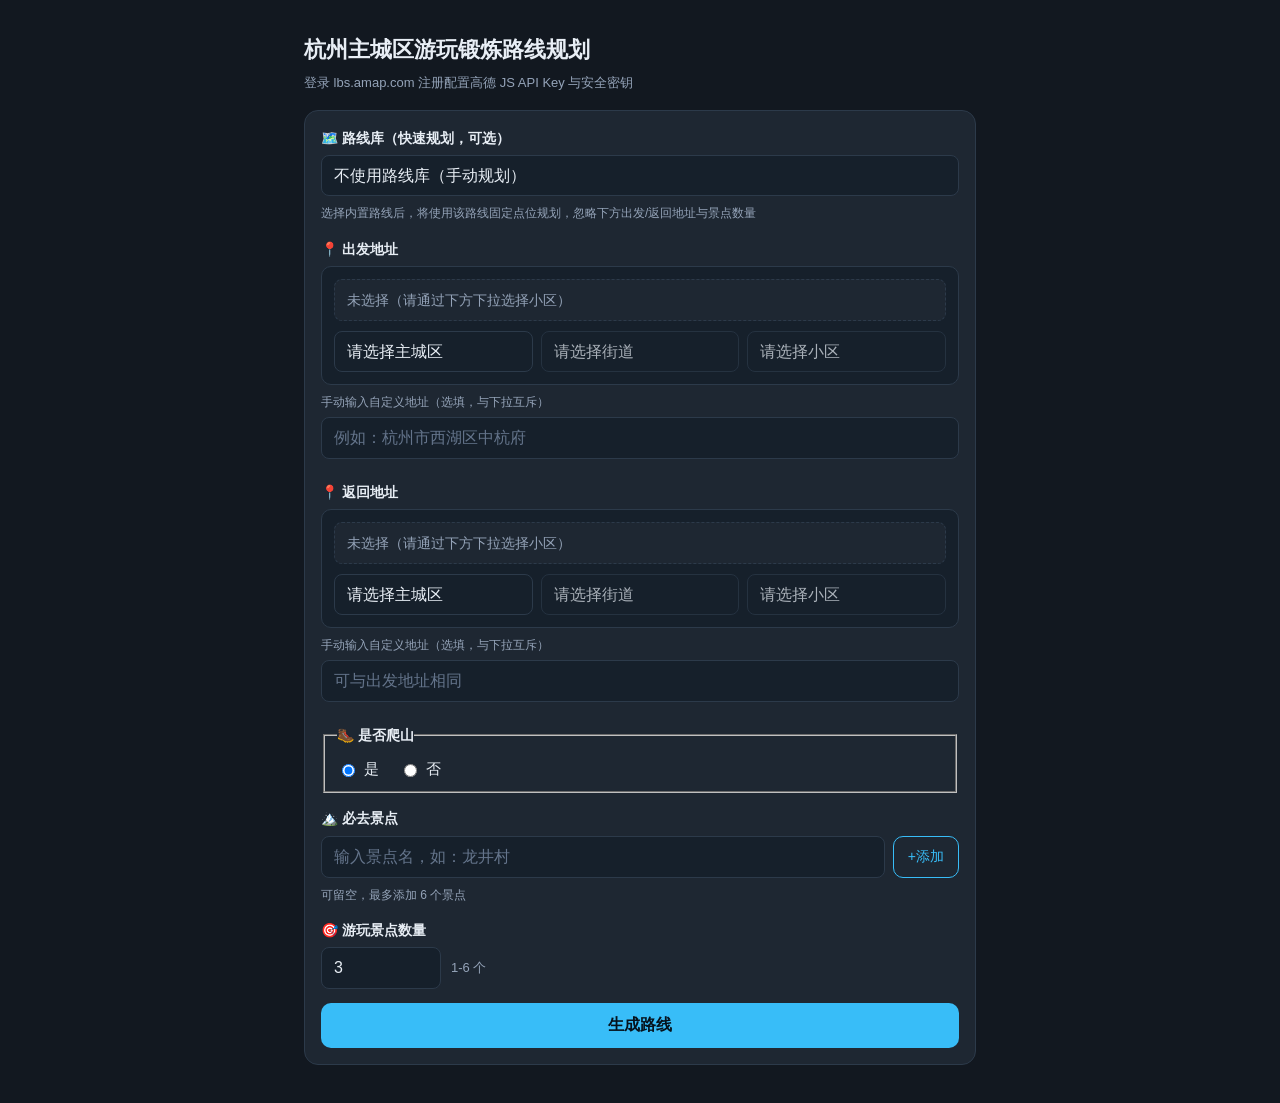
==== index.html @ 8eba2351 "硬编码高德key与安全密钥，隐藏页面密钥输入UI，免除用户手动填写操作。" ====
<!DOCTYPE html>
<html lang="zh-CN">
<head>
  <meta charset="utf-8">
  <meta name="viewport" content="width=device-width, initial-scale=1">
  <title>杭州主城区游玩锻炼路线规划</title>
  <link rel="stylesheet" href="static/style.css">
</head>
<body>
  <div class="container">
    <header>
      <h1>杭州主城区游玩锻炼路线规划</h1>
      <p class="subtitle">登录 lbs.amap.com 注册配置高德 JS API Key 与安全密钥</p>
    </header>

    <div class="alert alert-error" id="form-error" style="display:none;"></div>

    <form class="card" id="plan-form">
      <details class="advanced" id="advanced-config" style="display:none;">
        <summary>高级配置</summary>
        <div class="advanced-body">
          <div class="field">
            <span>高德 JS API Key</span>
            <input type="password" id="amap_js_api_key" placeholder="必填，用于地理编码与步行/驾车路径" autocomplete="off">
            <span>高德安全密钥（securityJsCode）</span>
            <input type="password" id="amap_js_security_code" placeholder="必填，高德 JS API 2.0 安全密钥" autocomplete="off">
            <div class="key-actions">
              <label><input type="checkbox" id="save_keys"> 保存到本机（Key + 安全密钥）</label>
              <button type="button" id="keys_clear" class="btn btn-ghost">清除</button>
            </div>
            <p class="hint" id="keys_hint" style="display:none;">已保存到本机（localStorage），下次打开自动填充</p>
          </div>
        </div>
      </details>

      <div class="field">
        <span>🗺️ 路线库（快速规划，可选）</span>
        <select id="route-library-select" class="cascade">
          <option value="">不使用路线库（手动规划）</option>
        </select>
        <p class="hint">选择内置路线后，将使用该路线固定点位规划，忽略下方出发/返回地址与景点数量</p>
      </div>

      <div class="field">
        <span>📍 出发地址</span>
        <div class="cascade-box">
          <div class="selected-address empty" id="origin_display">未选择（请通过下方下拉选择小区）</div>
          <div class="cascade-row">
            <select id="origin_district" class="cascade">
              <option value="">请选择主城区</option>
            </select>
            <select id="origin_street" class="cascade" disabled>
              <option value="">请选择街道</option>
            </select>
            <select id="origin_community" class="cascade" disabled>
              <option value="">请选择小区</option>
            </select>
          </div>
        </div>
        <div class="manual-address">
          <span class="manual-title">手动输入自定义地址（选填，与下拉互斥）</span>
          <input type="text" id="origin_manual" placeholder="例如：杭州市西湖区中杭府" autocomplete="off">
        </div>
      </div>

      <div class="field">
        <span>📍 返回地址</span>
        <div class="cascade-box">
          <div class="selected-address empty" id="destination_display">未选择（请通过下方下拉选择小区）</div>
          <div class="cascade-row">
            <select id="destination_district" class="cascade">
              <option value="">请选择主城区</option>
            </select>
            <select id="destination_street" class="cascade" disabled>
              <option value="">请选择街道</option>
            </select>
            <select id="destination_community" class="cascade" disabled>
              <option value="">请选择小区</option>
            </select>
          </div>
        </div>
        <div class="manual-address">
          <span class="manual-title">手动输入自定义地址（选填，与下拉互斥）</span>
          <input type="text" id="destination_manual" placeholder="可与出发地址相同" autocomplete="off">
        </div>
      </div>

      <fieldset class="field">
        <legend>🥾 是否爬山</legend>
        <div class="radio-row">
          <label><input type="radio" name="hiking" value="是" checked> 是</label>
          <label><input type="radio" name="hiking" value="否"> 否</label>
        </div>
      </fieldset>

      <div class="field">
        <span>🏔️ 必去景点</span>
        <div class="must-visit-add">
          <input type="text" id="must-visit-input" placeholder="输入景点名，如：龙井村" autocomplete="off">
          <button type="button" class="btn btn-ghost" id="must-visit-add">+添加</button>
        </div>
        <div class="chips" id="must-visit-chips"></div>
        <p class="hint">可留空，最多添加 6 个景点</p>
        <p class="field-error" id="must-visit-error" style="display:none;">最多添加 6 个景点</p>
      </div>

      <div class="field">
        <span>🎯 游玩景点数量</span>
        <div class="count-row">
          <input type="number" id="count" min="1" max="6" value="3" inputmode="numeric" list="count-options">
          <span class="count-unit">1-6 个</span>
        </div>
        <datalist id="count-options">
          <option value="1"></option>
          <option value="2"></option>
          <option value="3"></option>
          <option value="4"></option>
          <option value="5"></option>
          <option value="6"></option>
        </datalist>
        <p class="field-error" id="count-error" style="display:none;">请输入1-6之间的数字</p>
      </div>

      <button type="submit" class="btn btn-primary" id="submit-btn">生成路线</button>
    </form>
  </div>

  <script src="js/trip-engine.js?v=6"></script>
  <script src="js/main.js?v=3"></script>
</body>
</html>
---- static/style.css ----
:root {
  --bg: #121820;
  --card: #1E2732;
  --text: #E8EEF5;
  --muted: #94a3b8;
  --primary: #38bdf8;
  --primary-dark: #0ea5e9;
  --border: #2C3A4A;
  --error-bg: #3A2027;
  --error-text: #f87171;
  --success-bg: #16302A;
  --success-text: #4ade80;
  --info-bg: #142B3B;
  --info-text: #38bdf8;
  --hike: #4ade80;
}

* {
  box-sizing: border-box;
}

html, body {
  margin: 0;
  padding: 0;
}

body {
  font-family: -apple-system, BlinkMacSystemFont, "Segoe UI", "PingFang SC",
    "Hiragino Sans GB", "Microsoft YaHei", sans-serif;
  background: var(--bg);
  color: var(--text);
  line-height: 1.6;
  -webkit-text-size-adjust: 100%;
}

.container {
  max-width: 720px;
  margin: 0 auto;
  padding: 16px;
}

header {
  padding: 8px 0 2px;
}

header h1 {
  font-size: 22px;
  margin: 0 0 6px;
  text-align: left;
}

.subtitle {
  margin: 0 0 14px;
  color: var(--muted);
  font-size: 13px;
  text-align: left;
}

.card {
  background: var(--card);
  border: 1px solid var(--border);
  border-radius: 14px;
  padding: 16px;
  margin-bottom: 14px;
}

.card h2 {
  font-size: 16px;
  margin: 0 0 12px;
}

.field {
  display: block;
  margin-bottom: 14px;
}

.field > span,
.field legend {
  display: block;
  font-size: 14px;
  font-weight: 600;
  margin-bottom: 6px;
  color: var(--text);
}

.field legend {
  padding: 0;
}

input[type="text"],
input[type="number"],
input[type="password"] {
  width: 100%;
  padding: 11px 12px;
  font-size: 16px;
  border: 1px solid var(--border);
  border-radius: 8px;
  margin-bottom: 8px;
  background: #16202B;
  color: var(--text);
  -webkit-appearance: none;
}

input::placeholder {
  color: #64748b;
}

select.cascade {
  width: 100%;
  padding: 11px 12px;
  font-size: 16px;
  border: 1px solid var(--border);
  border-radius: 8px;
  margin-bottom: 8px;
  background: #16202B;
  color: var(--text);
  -webkit-appearance: none;
}

input:focus,
select.cascade:focus {
  outline: none;
  border-color: var(--primary);
}

.hint {
  margin: 0 0 8px;
  color: var(--muted);
  font-size: 12px;
}

.field-error {
  margin: -2px 0 8px;
  color: var(--error-text);
  font-size: 12px;
}

/* 高级配置折叠面板 */
details.advanced {
  border: 1px solid var(--border);
  border-radius: 10px;
  padding: 0;
  margin-bottom: 14px;
  background: var(--card);
}

details.advanced summary {
  cursor: pointer;
  padding: 12px 14px;
  font-size: 14px;
  font-weight: 600;
  color: var(--primary);
  list-style: none;
}

details.advanced summary::-webkit-details-marker {
  display: none;
}

details.advanced summary::before {
  content: "▸ ";
  color: var(--primary);
}

details.advanced[open] summary::before {
  content: "▾ ";
}

.advanced-body {
  padding: 0 14px 14px;
}

.key-actions {
  display: flex;
  align-items: center;
  gap: 14px;
  margin-top: 2px;
}

.key-actions label {
  display: inline-flex;
  align-items: center;
  gap: 6px;
  font-size: 13px;
  color: var(--muted);
  cursor: pointer;
}

/* 地址级联 */
.cascade-box {
  border: 1px solid var(--border);
  border-radius: 10px;
  padding: 12px;
  background: #16202B;
  margin-bottom: 8px;
}

.cascade-row {
  display: flex;
  flex-wrap: wrap;
  gap: 8px;
}

.cascade-row select.cascade {
  flex: 1 1 150px;
  margin-bottom: 0;
}

.selected-address {
  min-height: 38px;
  padding: 9px 12px;
  margin-bottom: 10px;
  background: var(--card);
  border: 1px dashed var(--border);
  border-radius: 8px;
  font-size: 14px;
  color: var(--text);
  word-break: break-all;
}

.selected-address.empty {
  color: var(--muted);
}

.manual-address {
  margin-top: 4px;
}

.manual-address .manual-title {
  display: block;
  font-size: 12px;
  color: var(--muted);
  margin-bottom: 4px;
}

/* 单选 */
.radio-row {
  display: flex;
  gap: 20px;
}

.radio-row label {
  display: flex;
  align-items: center;
  gap: 6px;
  font-size: 15px;
  cursor: pointer;
}

/* 按钮 */
.btn {
  display: inline-block;
  border: none;
  border-radius: 10px;
  padding: 12px 18px;
  font-size: 16px;
  cursor: pointer;
  text-align: center;
  text-decoration: none;
}

.btn-primary {
  background: var(--primary);
  color: #06121c;
  width: 100%;
  font-weight: 700;
}

.btn-primary:active {
  background: var(--primary-dark);
}

.btn-primary:disabled {
  opacity: 0.6;
  cursor: not-allowed;
}

.btn-ghost {
  background: transparent;
  color: var(--primary);
  border: 1px solid var(--primary);
  padding: 9px 14px;
  font-size: 14px;
}

.btn-block {
  display: block;
}

/* 提示 */
.alert {
  border-radius: 10px;
  padding: 12px 14px;
  margin-bottom: 14px;
  font-size: 14px;
}

.alert-error {
  background: var(--error-bg);
  color: var(--error-text);
  border: 1px solid #5b2a33;
}

.alert-success {
  background: var(--success-bg);
  color: var(--success-text);
  border: 1px solid #2c5843;
  margin-bottom: 14px;
}

.alert-info {
  background: var(--info-bg);
  color: var(--info-text);
  border: 1px solid #1d4a63;
}

/* 必去景点 chips */
.must-visit-add {
  display: flex;
  gap: 8px;
  margin-bottom: 8px;
}

.must-visit-add input {
  flex: 1;
  margin-bottom: 0;
}

.must-visit-add .btn {
  flex-shrink: 0;
  padding: 11px 14px;
}

.chips {
  display: flex;
  flex-wrap: wrap;
  gap: 8px;
}

.chip {
  display: inline-flex;
  align-items: center;
  gap: 6px;
  background: #142B3B;
  color: var(--primary);
  border: 1px solid #1d4a63;
  border-radius: 999px;
  padding: 5px 8px 5px 12px;
  font-size: 13px;
}

.chip-remove {
  border: none;
  background: transparent;
  color: var(--muted);
  font-size: 16px;
  line-height: 1;
  cursor: pointer;
  padding: 0 2px;
}

.chip-remove:active {
  color: var(--error-text);
}

/* 数量 */
.count-row {
  display: flex;
  align-items: center;
  gap: 10px;
}

.count-row input {
  max-width: 120px;
  margin-bottom: 0;
}

.count-unit {
  color: var(--muted);
  font-size: 13px;
}

/* 摘要 */
.summary-grid {
  display: grid;
  grid-template-columns: repeat(2, 1fr);
  gap: 10px 14px;
}

.summary-grid .label {
  display: block;
  font-size: 12px;
  color: var(--muted);
}

.summary-grid strong {
  font-size: 15px;
  word-break: break-all;
}

/* 风险提示 */
.warnings {
  margin: 0;
  padding-left: 20px;
  color: var(--error-text);
}

.warnings li {
  margin-bottom: 6px;
}

/* 景点列表 */
.spot-list {
  margin: 0;
  padding-left: 20px;
}

.spot-list li {
  margin-bottom: 12px;
}

.spot-title {
  display: flex;
  align-items: center;
  flex-wrap: wrap;
  gap: 6px;
}

.spot-title strong {
  font-size: 16px;
}

.desc {
  margin: 4px 0 0;
  color: var(--muted);
  font-size: 13px;
}

.tag {
  display: inline-block;
  font-size: 11px;
  padding: 1px 6px;
  border-radius: 4px;
  white-space: nowrap;
}

.tag-hike {
  background: #16302A;
  color: var(--hike);
}

.tag-boat {
  background: #142B3B;
  color: var(--primary);
}

.muted {
  color: var(--muted);
  font-size: 13px;
}

/* 结果页顶栏 */
.topbar {
  display: flex;
  align-items: center;
  gap: 10px;
  padding: 4px 0 12px;
}

.btn-back {
  border: 1px solid var(--border);
  background: var(--card);
  color: var(--text);
  border-radius: 8px;
  padding: 8px 12px;
  font-size: 14px;
  cursor: pointer;
  flex-shrink: 0;
}

.topbar-title {
  font-size: 18px;
  margin: 0;
  font-weight: 700;
}

/* 概览 */
.overview-grid {
  display: grid;
  grid-template-columns: repeat(2, 1fr);
  gap: 12px 14px;
}

.overview-grid .label {
  display: block;
  font-size: 12px;
  color: var(--muted);
}

.overview-grid strong {
  font-size: 15px;
  word-break: break-all;
}

/* 时间轴组件 */
.timeline-list {
  position: relative;
}

.tl-item {
  position: relative;
  display: flex;
  gap: 12px;
  padding-bottom: 16px;
}

.tl-item:last-child {
  padding-bottom: 0;
}

.tl-rail {
  position: relative;
  width: 16px;
  flex-shrink: 0;
  display: flex;
  justify-content: center;
}

.tl-rail::after {
  content: "";
  position: absolute;
  top: 18px;
  bottom: -2px;
  left: 50%;
  width: 2px;
  margin-left: -1px;
  background: var(--border);
}

.tl-item:last-child .tl-rail::after {
  display: none;
}

.tl-dot {
  width: 12px;
  height: 12px;
  border-radius: 50%;
  margin-top: 4px;
  z-index: 1;
}

.tl-dot.solid {
  background: var(--primary);
  box-shadow: 0 0 0 3px rgba(56, 189, 248, 0.18);
}

.tl-dot.hollow {
  background: var(--card);
  border: 2px solid var(--primary);
}

.tl-dot.hike {
  background: var(--hike);
  border: 2px solid var(--hike);
  box-shadow: 0 0 0 3px rgba(74, 222, 128, 0.18);
}

.tl-dot.hollow-hike {
  background: var(--card);
  border: 2px solid var(--hike);
}

.tl-body {
  flex: 1;
  min-width: 0;
}

.tl-time {
  font-size: 12px;
  color: var(--muted);
}

.tl-title {
  font-size: 15px;
  font-weight: 600;
  word-break: break-all;
}

.tl-sub {
  font-size: 12px;
  color: var(--muted);
  word-break: break-all;
}

.tl-note {
  display: inline-block;
  margin-top: 4px;
  font-size: 12px;
  color: var(--hike);
}

/* 温馨提示 */
.notes {
  margin: 0;
  padding-left: 20px;
  color: var(--muted);
  font-size: 13px;
}

.notes li {
  margin-bottom: 6px;
}

/* 地图 */
.map-settings {
  margin-bottom: 12px;
}

.map-settings summary {
  cursor: pointer;
  color: var(--primary);
  font-size: 13px;
}

.map-settings-body {
  margin-top: 10px;
}

.map-settings-body input[type="password"] {
  width: 100%;
  padding: 9px 10px;
  font-size: 15px;
  border: 1px solid var(--border);
  border-radius: 8px;
  margin-bottom: 8px;
  background: #16202B;
  color: var(--text);
}

#map-container {
  position: relative;
}

#map {
  width: 100%;
  height: 480px;
  display: none;
  border-radius: 10px;
  border: 1px solid var(--border);
}

.map-legend {
  position: absolute;
  right: 10px;
  bottom: 10px;
  z-index: 10;
  display: flex;
  flex-wrap: wrap;
  gap: 8px 12px;
  background: rgba(30, 39, 50, 0.94);
  border: 1px solid var(--border);
  border-radius: 8px;
  padding: 8px 10px;
  font-size: 12px;
  color: var(--text);
}

.map-legend .legend-line {
  display: inline-block;
  width: 18px;
  height: 4px;
  border-radius: 2px;
  vertical-align: middle;
  margin-right: 4px;
}

.map-legend .legend-line.dash {
  background: transparent;
  height: 0;
  border-top: 2px dashed var(--hike);
}

.map-legend .legend-dot {
  display: inline-block;
  width: 10px;
  height: 10px;
  border-radius: 50%;
  vertical-align: middle;
  margin-right: 4px;
}

/* 底部操作 */
.bottom-actions {
  display: flex;
  gap: 10px;
  margin-top: 2px;
}

.bottom-actions .btn {
  flex: 1;
}

/* 复制提示 toast */
.toast {
  position: fixed;
  left: 50%;
  bottom: 32px;
  transform: translateX(-50%);
  background: var(--primary);
  color: #06121c;
  padding: 10px 18px;
  border-radius: 999px;
  font-size: 14px;
  font-weight: 600;
  opacity: 0;
  pointer-events: none;
  transition: opacity 0.2s ease;
  z-index: 999;
}

.toast.show {
  opacity: 1;
}

@media (min-width: 640px) {
  .container {
    padding: 24px;
  }

  .summary-grid,
  .overview-grid {
    grid-template-columns: repeat(3, 1fr);
  }
}
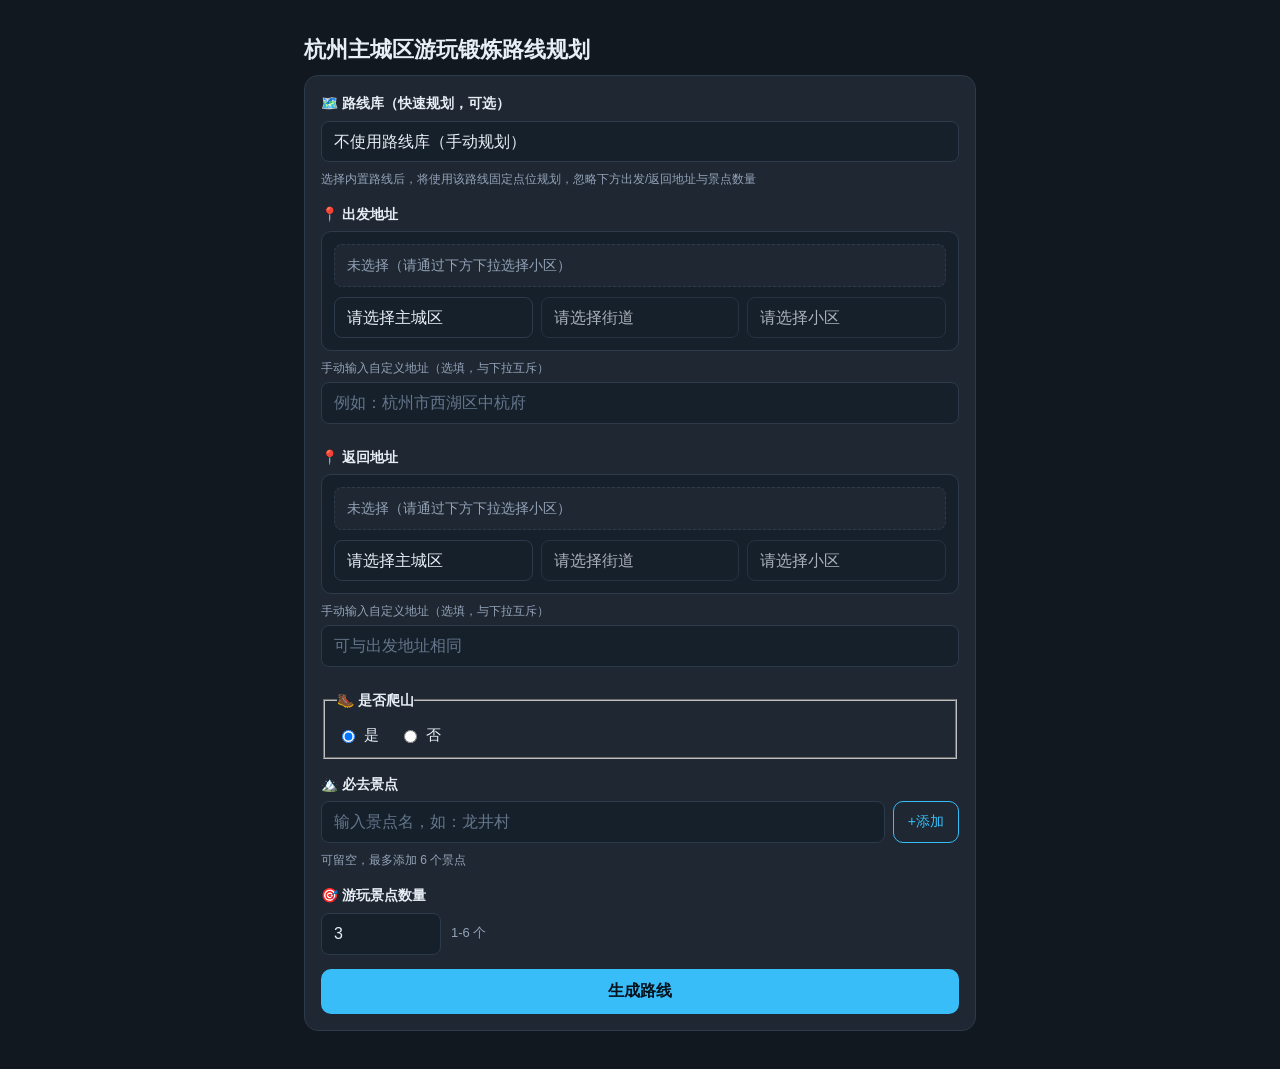
==== commit 406fffe8: "首页+规划结果页双页面硬编码高德密钥，隐藏两处密钥输入UI，删除注册密钥提示文字。" ====
--- a/index.html
+++ b/index.html
@@ -10,7 +10,6 @@
   <div class="container">
     <header>
       <h1>杭州主城区游玩锻炼路线规划</h1>
-      <p class="subtitle">登录 lbs.amap.com 注册配置高德 JS API Key 与安全密钥</p>
     </header>
 
     <div class="alert alert-error" id="form-error" style="display:none;"></div>
@@ -43,6 +42,7 @@
 
       <div class="field">
         <span>📍 出发地址</span>
+        <p class="hint route-mode-hint" id="route-mode-hint" style="display:none;">已启用路线库快速规划，本路线自带固定起终点、爬山属性与景点，下方所有表单设置无效</p>
         <div class="cascade-box">
           <div class="selected-address empty" id="origin_display">未选择（请通过下方下拉选择小区）</div>
           <div class="cascade-row">
@@ -126,6 +126,6 @@
   </div>
 
   <script src="js/trip-engine.js?v=6"></script>
-  <script src="js/main.js?v=3"></script>
+  <script src="js/main.js?v=4"></script>
 </body>
 </html>
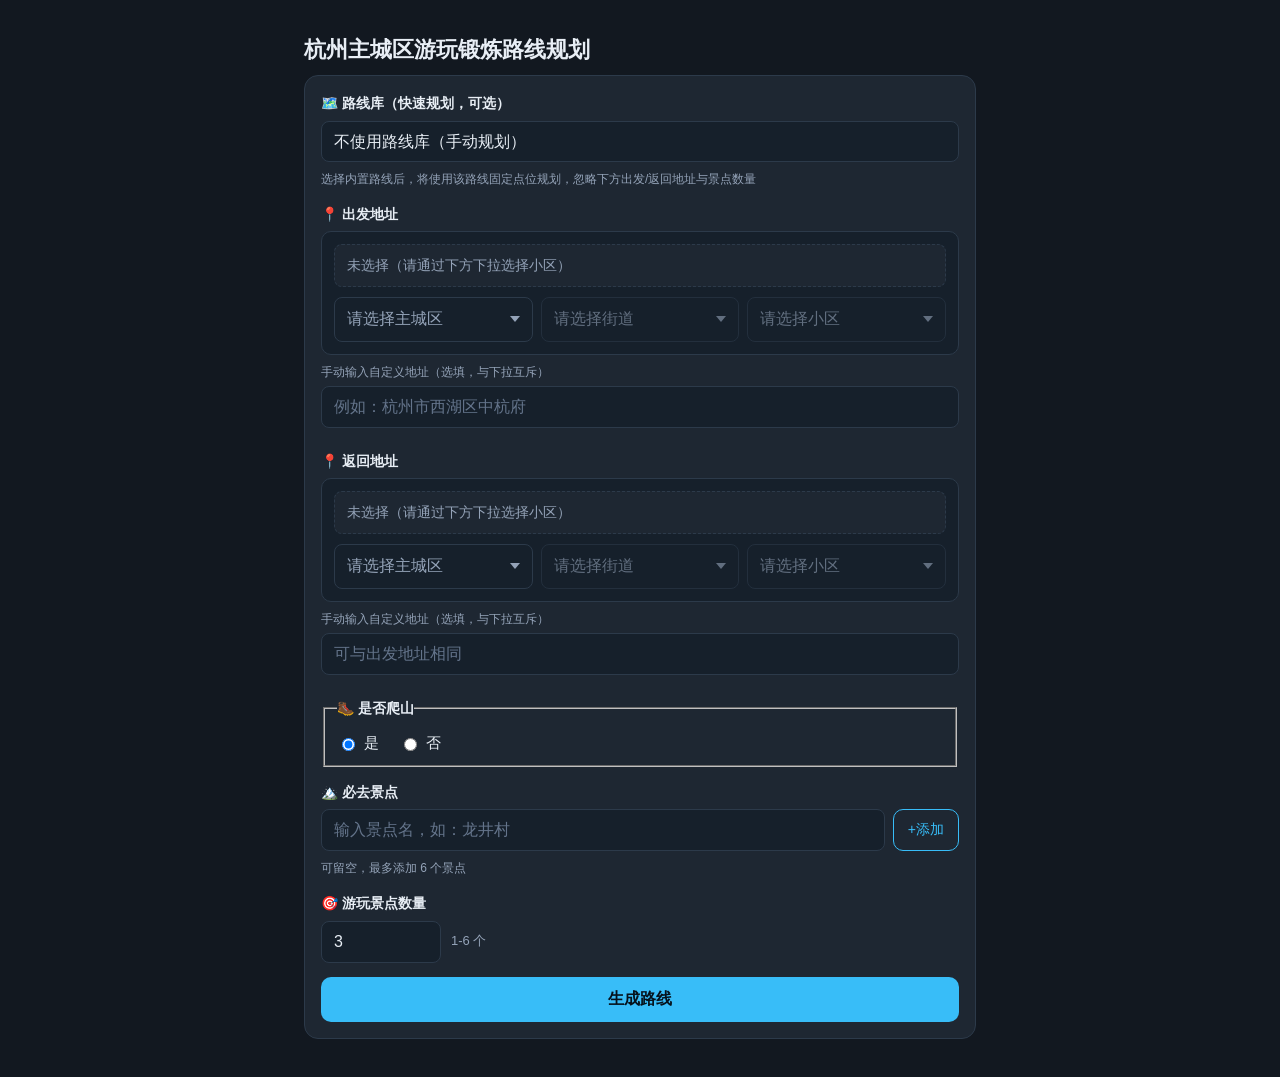
==== commit aa499eca: "将出发/返回三级级联下拉替换为自定义DOM弹窗 移除6个原生select，改用div+ul+li自定义弹窗，彻底解决WebView首项截断问题，保留三级联动与表单赋值逻辑" ====
--- a/index.html
+++ b/index.html
@@ -46,15 +46,9 @@
         <div class="cascade-box">
           <div class="selected-address empty" id="origin_display">未选择（请通过下方下拉选择小区）</div>
           <div class="cascade-row">
-            <select id="origin_district" class="cascade">
-              <option value="">请选择主城区</option>
-            </select>
-            <select id="origin_street" class="cascade" disabled>
-              <option value="">请选择街道</option>
-            </select>
-            <select id="origin_community" class="cascade" disabled>
-              <option value="">请选择小区</option>
-            </select>
+            <div id="origin_district" class="custom-select" data-placeholder="请选择主城区"></div>
+            <div id="origin_street" class="custom-select" data-placeholder="请选择街道" disabled></div>
+            <div id="origin_community" class="custom-select" data-placeholder="请选择小区" disabled></div>
           </div>
         </div>
         <div class="manual-address">
@@ -68,15 +62,9 @@
         <div class="cascade-box">
           <div class="selected-address empty" id="destination_display">未选择（请通过下方下拉选择小区）</div>
           <div class="cascade-row">
-            <select id="destination_district" class="cascade">
-              <option value="">请选择主城区</option>
-            </select>
-            <select id="destination_street" class="cascade" disabled>
-              <option value="">请选择街道</option>
-            </select>
-            <select id="destination_community" class="cascade" disabled>
-              <option value="">请选择小区</option>
-            </select>
+            <div id="destination_district" class="custom-select" data-placeholder="请选择主城区"></div>
+            <div id="destination_street" class="custom-select" data-placeholder="请选择街道" disabled></div>
+            <div id="destination_community" class="custom-select" data-placeholder="请选择小区" disabled></div>
           </div>
         </div>
         <div class="manual-address">
@@ -126,6 +114,6 @@
   </div>
 
   <script src="js/trip-engine.js?v=6"></script>
-  <script src="js/main.js?v=4"></script>
+  <script src="js/main.js?v=5"></script>
 </body>
 </html>
--- a/static/style.css
+++ b/static/style.css
@@ -201,9 +201,94 @@
   gap: 8px;
 }
 
-.cascade-row select.cascade {
+.cascade-row .custom-select {
   flex: 1 1 150px;
-  margin-bottom: 0;
+  position: relative;
+}
+
+/* 自定义下拉：替代原生 select，保证首项「公共地标」完整可见 */
+.custom-select-trigger {
+  display: flex;
+  align-items: center;
+  justify-content: space-between;
+  width: 100%;
+  padding: 11px 12px;
+  font-size: 16px;
+  border: 1px solid var(--border);
+  border-radius: 8px;
+  background: #16202B;
+  color: var(--text);
+  cursor: pointer;
+  text-align: left;
+  -webkit-appearance: none;
+}
+
+.custom-select-trigger::after {
+  content: "";
+  flex-shrink: 0;
+  width: 0;
+  height: 0;
+  margin-left: 8px;
+  border-left: 5px solid transparent;
+  border-right: 5px solid transparent;
+  border-top: 6px solid var(--muted);
+}
+
+.custom-select-trigger.is-placeholder {
+  color: var(--muted);
+}
+
+.custom-select-trigger:disabled {
+  opacity: 0.6;
+  cursor: not-allowed;
+}
+
+.custom-select.is-open .custom-select-trigger {
+  border-color: var(--primary);
+}
+
+.custom-select-list {
+  position: absolute;
+  top: calc(100% + 4px);
+  left: 0;
+  right: 0;
+  margin: 0;
+  padding: 14px 0 8px;
+  list-style: none;
+  background: #1E2732;
+  border: 1px solid var(--border);
+  border-radius: 8px;
+  max-height: 260px;
+  overflow-y: auto;
+  z-index: 30;
+  display: none;
+  box-shadow: 0 8px 24px rgba(0, 0, 0, 0.35);
+}
+
+.custom-select.is-open .custom-select-list {
+  display: block;
+}
+
+.custom-select-option {
+  padding: 9px 14px;
+  font-size: 15px;
+  color: var(--text);
+  cursor: pointer;
+  word-break: break-all;
+}
+
+.custom-select-option:hover {
+  background: #16202B;
+}
+
+.custom-select-option.selected {
+  color: var(--primary);
+}
+
+.custom-select-empty {
+  padding: 9px 14px;
+  font-size: 14px;
+  color: var(--muted);
 }
 
 .selected-address {
@@ -447,6 +532,11 @@
 .tag-hike {
   background: #16302A;
   color: var(--hike);
+}
+
+.tag-flat {
+  background: #16324A;
+  color: #7dd3fc;
 }
 
 .tag-boat {
